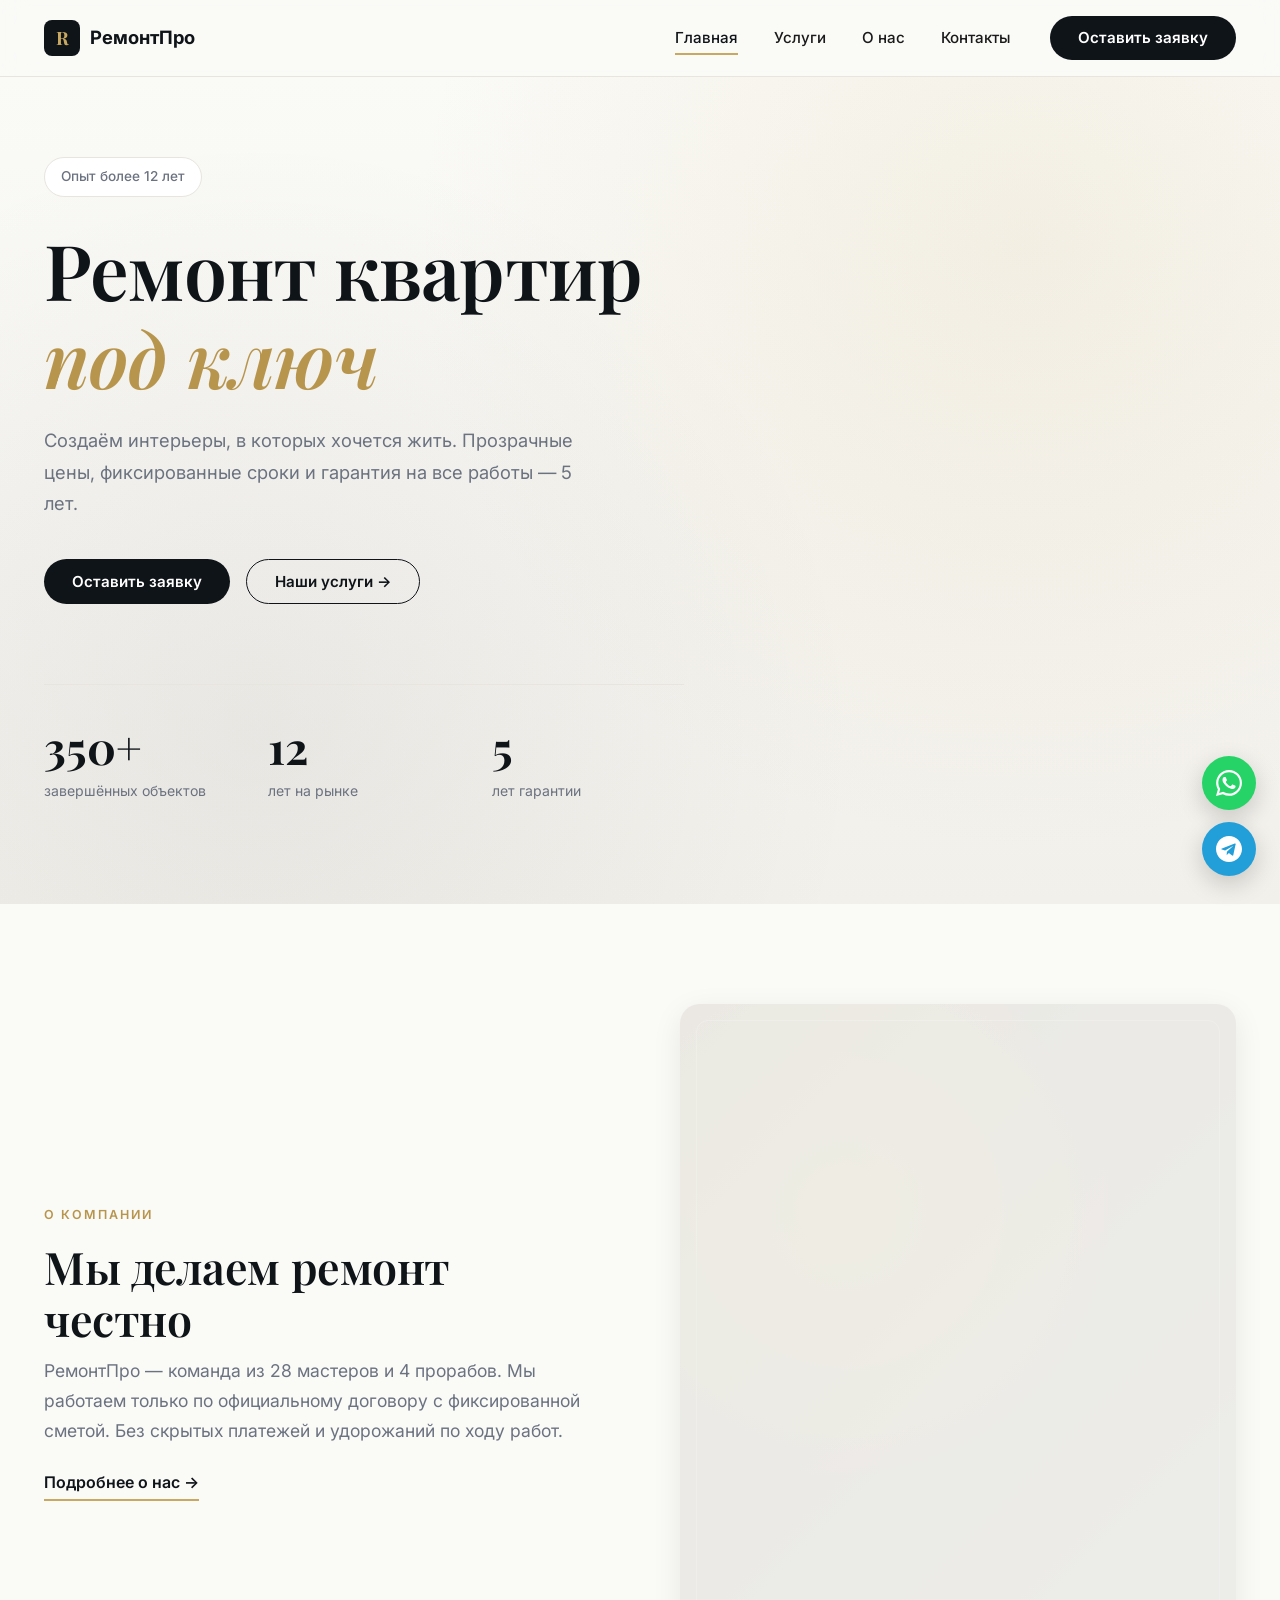
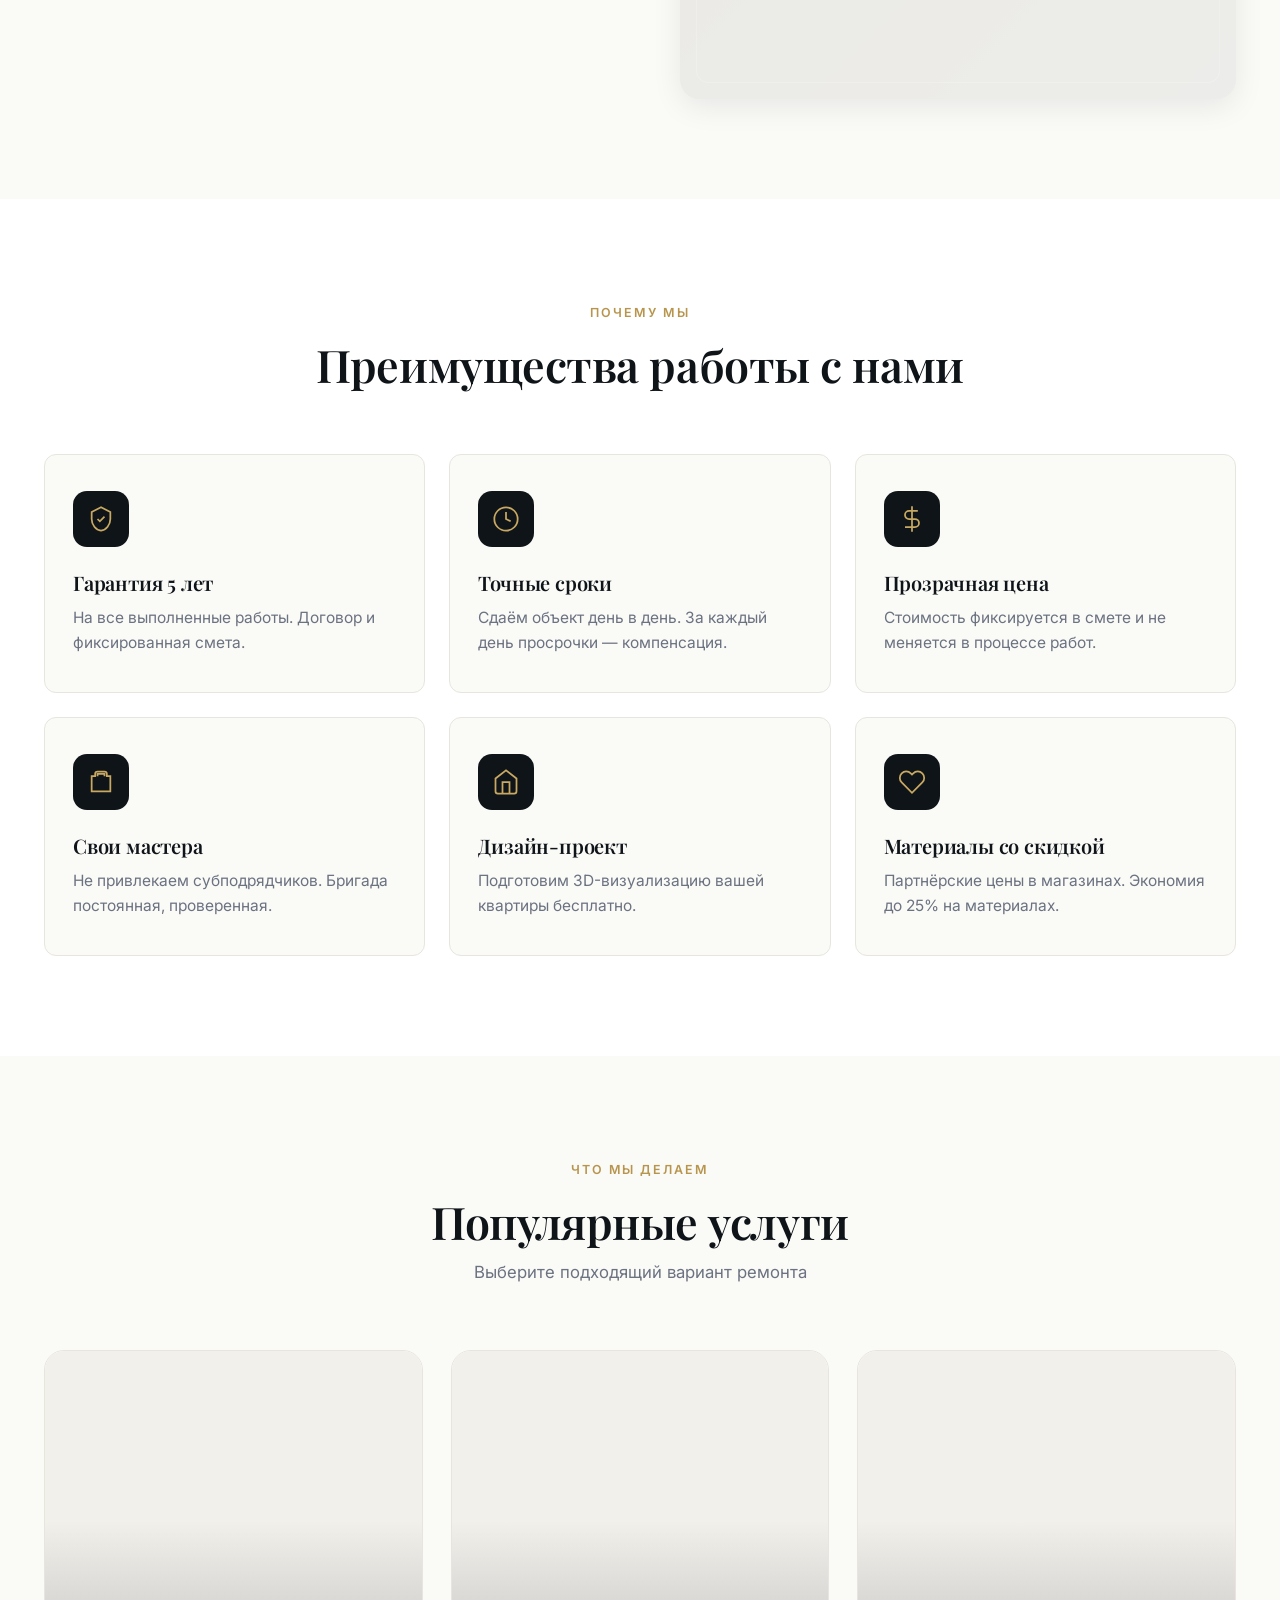
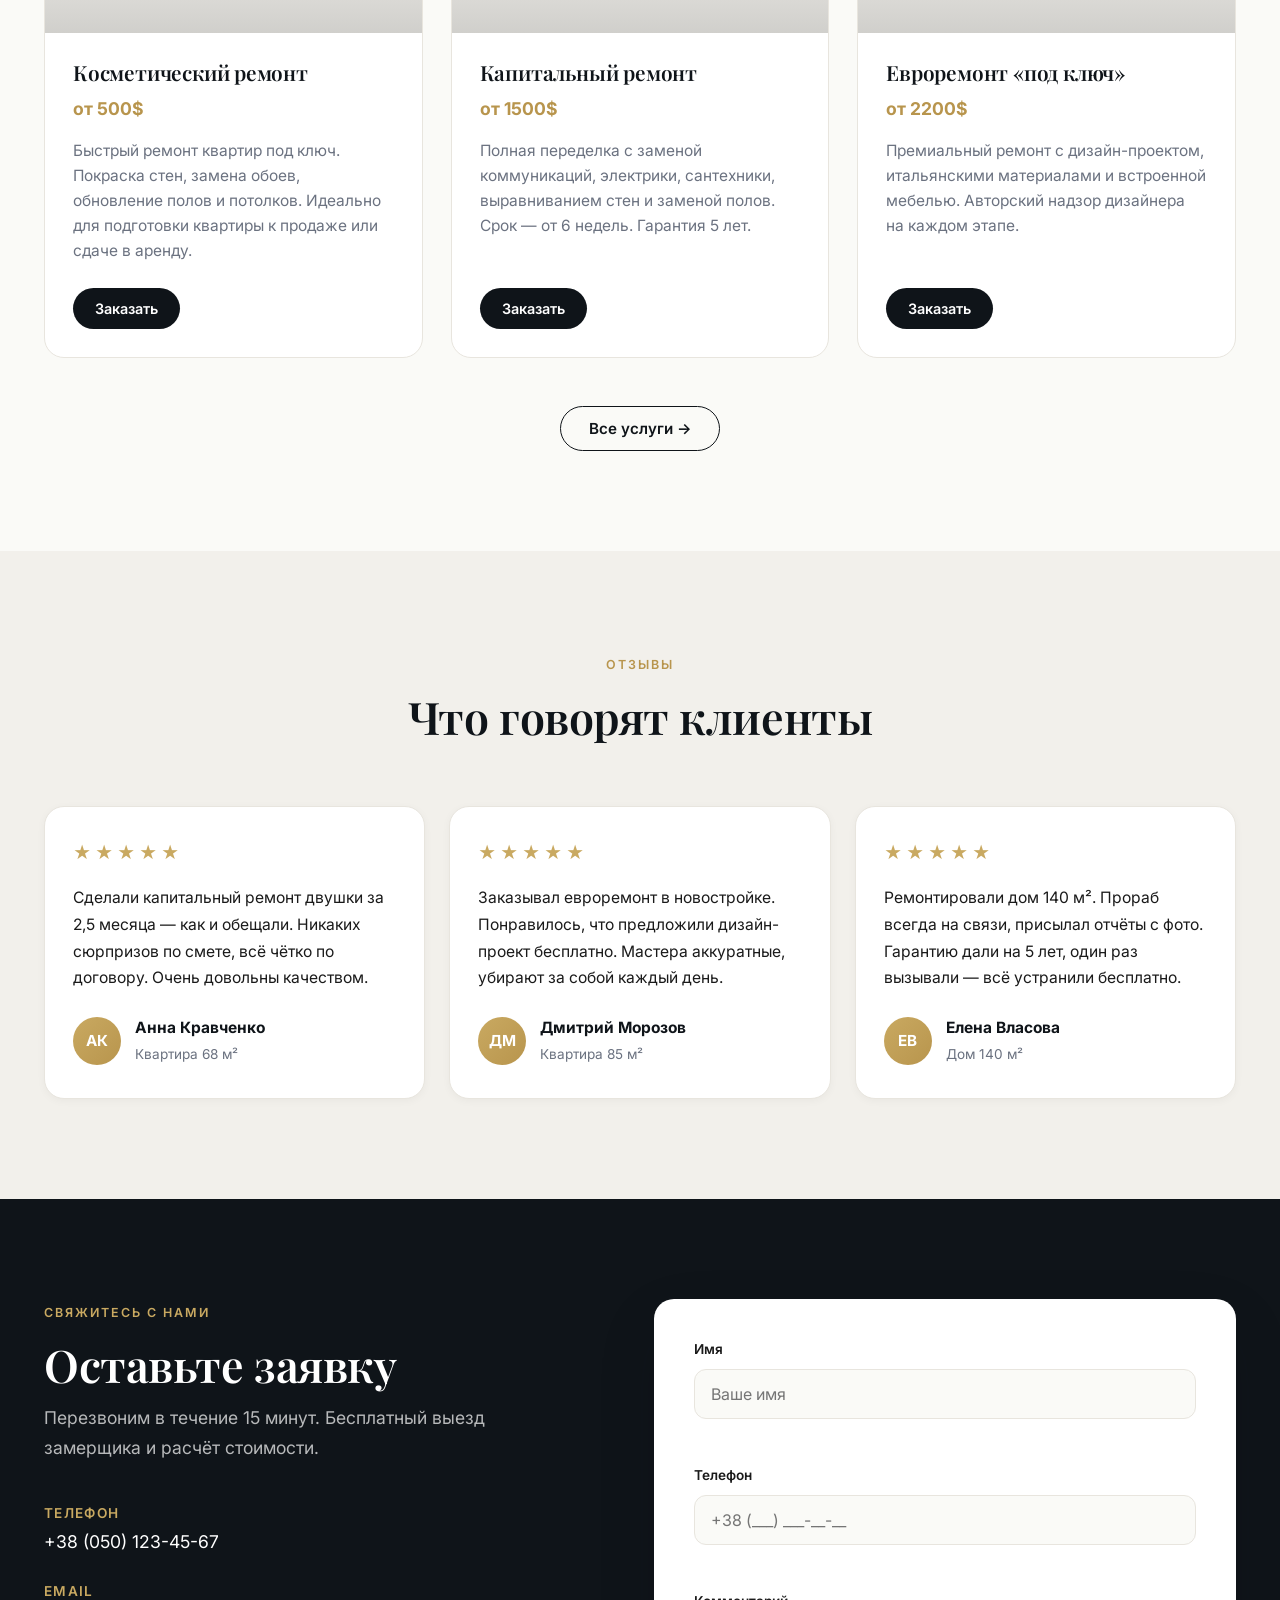
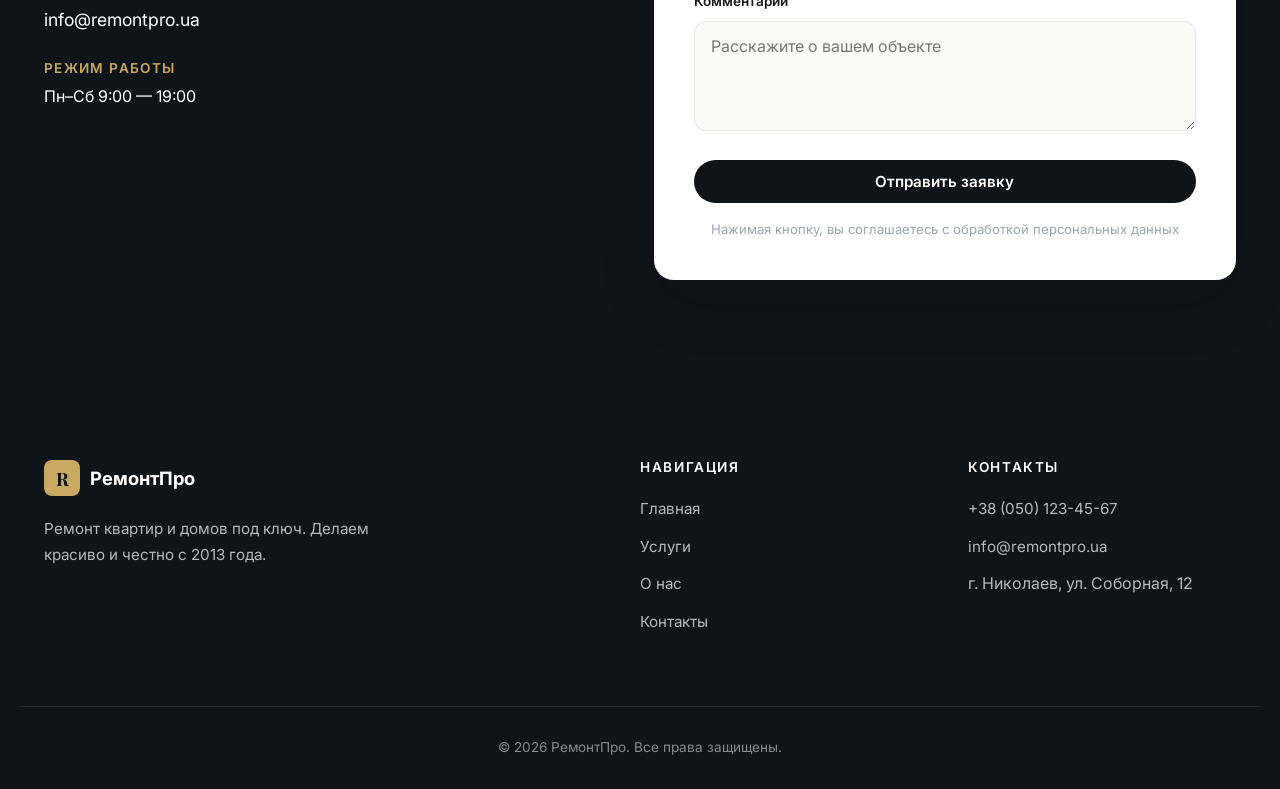
==== index.html @ 4f8b025e "clean" ====
<!DOCTYPE html>
<html lang="ru">
<head>
    <meta charset="UTF-8">
    <meta name="viewport" content="width=device-width, initial-scale=1.0">
    <meta name="description" content="РемонтПро — современный ремонт квартир и домов под ключ. Качество, гарантия, прозрачные цены. Бесплатный выезд замерщика.">
    <meta name="keywords" content="ремонт квартир, ремонт домов, отделка, ремонт под ключ, евроремонт">
    <title>РемонтПро — Ремонт квартир и домов под ключ</title>

    <!-- Google Fonts -->
    <link rel="preconnect" href="https://fonts.googleapis.com">
    <link rel="preconnect" href="https://fonts.gstatic.com" crossorigin>
    <link href="https://fonts.googleapis.com/css2?family=Inter:wght@300;400;500;600;700&family=Playfair+Display:wght@500;700&display=swap" rel="stylesheet">

    <link rel="stylesheet" href="css/style.css">
</head>
<body>

    <!-- ===== HEADER ===== -->
    <header class="header" id="header">
        <div class="container header__inner">
            <a href="index.html" class="logo">
                <span class="logo__mark">R</span>
                <span class="logo__text">РемонтПро</span>
            </a>

            <nav class="nav" id="nav">
                <ul class="nav__list">
                    <li><a href="index.html" class="nav__link active">Главная</a></li>
                    <li><a href="services.html" class="nav__link">Услуги</a></li>
                    <li><a href="about.html" class="nav__link">О нас</a></li>
                    <li><a href="contacts.html" class="nav__link">Контакты</a></li>
                </ul>
                <a href="#contact" class="btn btn--primary nav__cta">Оставить заявку</a>
            </nav>

            <button class="burger" id="burger" aria-label="Открыть меню">
                <span></span><span></span><span></span>
            </button>
        </div>
    </header>

    <main>

        <!-- ===== HERO ===== -->
        <section class="hero">
            <div class="hero__bg"></div>
            <div class="container hero__inner">
                <div class="hero__content reveal">
                    <span class="hero__badge">Опыт более 12 лет</span>
                    <h1 class="hero__title">
                        Ремонт квартир <br>
                        <span class="accent">под ключ</span>
                    </h1>
                    <p class="hero__text">
                        Создаём интерьеры, в которых хочется жить. Прозрачные цены,
                        фиксированные сроки и гарантия на все работы — 5 лет.
                    </p>
                    <div class="hero__actions">
                        <a href="#contact" class="btn btn--primary">Оставить заявку</a>
                        <a href="services.html" class="btn btn--ghost">Наши услуги →</a>
                    </div>

                    <div class="hero__stats">
                        <div class="hero__stat">
                            <span class="hero__stat-num">350+</span>
                            <span class="hero__stat-label">завершённых объектов</span>
                        </div>
                        <div class="hero__stat">
                            <span class="hero__stat-num">12</span>
                            <span class="hero__stat-label">лет на рынке</span>
                        </div>
                        <div class="hero__stat">
                            <span class="hero__stat-num">5</span>
                            <span class="hero__stat-label">лет гарантии</span>
                        </div>
                    </div>
                </div>
            </div>
        </section>

        <!-- ===== ABOUT SHORT ===== -->
        <section class="section about-short">
            <div class="container">
                <div class="about-short__grid">
                    <div class="about-short__text reveal">
                        <span class="eyebrow">О компании</span>
                        <h2 class="section__title">Мы делаем ремонт честно</h2>
                        <p class="lead">
                            РемонтПро — команда из 28 мастеров и 4 прорабов.
                            Мы работаем только по официальному договору с фиксированной
                            сметой. Без скрытых платежей и удорожаний по ходу работ.
                        </p>
                        <a href="about.html" class="link-arrow">Подробнее о нас →</a>
                    </div>
                    <div class="about-short__image reveal">
                        <div class="image-card image-card--1"></div>
                    </div>
                </div>
            </div>
        </section>

        <!-- ===== ADVANTAGES ===== -->
        <section class="section advantages">
            <div class="container">
                <div class="section__head reveal">
                    <span class="eyebrow">Почему мы</span>
                    <h2 class="section__title">Преимущества работы с нами</h2>
                </div>

                <div class="advantages__grid">
                    <div class="advantage reveal">
                        <div class="advantage__icon">
                            <svg viewBox="0 0 24 24" fill="none" stroke="currentColor" stroke-width="1.5">
                                <path d="M12 2L4 6v6c0 5 3.5 9.5 8 10 4.5-.5 8-5 8-10V6l-8-4z"/>
                                <path d="M9 12l2 2 4-4"/>
                            </svg>
                        </div>
                        <h3>Гарантия 5 лет</h3>
                        <p>На все выполненные работы. Договор и фиксированная смета.</p>
                    </div>

                    <div class="advantage reveal">
                        <div class="advantage__icon">
                            <svg viewBox="0 0 24 24" fill="none" stroke="currentColor" stroke-width="1.5">
                                <circle cx="12" cy="12" r="10"/>
                                <polyline points="12 6 12 12 16 14"/>
                            </svg>
                        </div>
                        <h3>Точные сроки</h3>
                        <p>Сдаём объект день в день. За каждый день просрочки — компенсация.</p>
                    </div>

                    <div class="advantage reveal">
                        <div class="advantage__icon">
                            <svg viewBox="0 0 24 24" fill="none" stroke="currentColor" stroke-width="1.5">
                                <line x1="12" y1="1" x2="12" y2="23"/>
                                <path d="M17 5H9.5a3.5 3.5 0 0 0 0 7h5a3.5 3.5 0 0 1 0 7H6"/>
                            </svg>
                        </div>
                        <h3>Прозрачная цена</h3>
                        <p>Стоимость фиксируется в смете и не меняется в процессе работ.</p>
                    </div>

                    <div class="advantage reveal">
                        <div class="advantage__icon">
                            <svg viewBox="0 0 24 24" fill="none" stroke="currentColor" stroke-width="1.5">
                                <path d="M20 7h-3V5a2 2 0 0 0-2-2H9a2 2 0 0 0-2 2v2H4v13h16V7z"/>
                                <path d="M9 7V5h6v2"/>
                            </svg>
                        </div>
                        <h3>Свои мастера</h3>
                        <p>Не привлекаем субподрядчиков. Бригада постоянная, проверенная.</p>
                    </div>

                    <div class="advantage reveal">
                        <div class="advantage__icon">
                            <svg viewBox="0 0 24 24" fill="none" stroke="currentColor" stroke-width="1.5">
                                <path d="M3 9l9-7 9 7v11a2 2 0 0 1-2 2H5a2 2 0 0 1-2-2z"/>
                                <polyline points="9 22 9 12 15 12 15 22"/>
                            </svg>
                        </div>
                        <h3>Дизайн-проект</h3>
                        <p>Подготовим 3D-визуализацию вашей квартиры бесплатно.</p>
                    </div>

                    <div class="advantage reveal">
                        <div class="advantage__icon">
                            <svg viewBox="0 0 24 24" fill="none" stroke="currentColor" stroke-width="1.5">
                                <path d="M20.84 4.61a5.5 5.5 0 0 0-7.78 0L12 5.67l-1.06-1.06a5.5 5.5 0 0 0-7.78 7.78l1.06 1.06L12 21.23l7.78-7.78 1.06-1.06a5.5 5.5 0 0 0 0-7.78z"/>
                            </svg>
                        </div>
                        <h3>Материалы со скидкой</h3>
                        <p>Партнёрские цены в магазинах. Экономия до 25% на материалах.</p>
                    </div>
                </div>
            </div>
        </section>

        <!-- ===== POPULAR SERVICES ===== -->
        <section class="section services-block">
            <div class="container">
                <div class="section__head reveal">
                    <span class="eyebrow">Что мы делаем</span>
                    <h2 class="section__title">Популярные услуги</h2>
                    <p class="section__sub">Выберите подходящий вариант ремонта</p>
                </div>

                <!-- Services будут подгружены сюда из services.json через JS -->
                <div class="services-grid" id="popularServices"></div>

                <div class="section__cta reveal">
                    <a href="services.html" class="btn btn--ghost">Все услуги →</a>
                </div>
            </div>
        </section>

        <!-- ===== TESTIMONIALS ===== -->
        <section class="section testimonials">
            <div class="container">
                <div class="section__head reveal">
                    <span class="eyebrow">Отзывы</span>
                    <h2 class="section__title">Что говорят клиенты</h2>
                </div>

                <div class="testimonials__grid">
                    <article class="testimonial reveal">
                        <div class="testimonial__stars">★★★★★</div>
                        <p class="testimonial__text">
                            Сделали капитальный ремонт двушки за 2,5 месяца — как
                            и обещали. Никаких сюрпризов по смете, всё чётко по договору.
                            Очень довольны качеством.
                        </p>
                        <div class="testimonial__author">
                            <div class="testimonial__avatar">АК</div>
                            <div>
                                <strong>Анна Кравченко</strong>
                                <span>Квартира 68 м²</span>
                            </div>
                        </div>
                    </article>

                    <article class="testimonial reveal">
                        <div class="testimonial__stars">★★★★★</div>
                        <p class="testimonial__text">
                            Заказывал евроремонт в новостройке. Понравилось, что
                            предложили дизайн-проект бесплатно. Мастера аккуратные,
                            убирают за собой каждый день.
                        </p>
                        <div class="testimonial__author">
                            <div class="testimonial__avatar">ДМ</div>
                            <div>
                                <strong>Дмитрий Морозов</strong>
                                <span>Квартира 85 м²</span>
                            </div>
                        </div>
                    </article>

                    <article class="testimonial reveal">
                        <div class="testimonial__stars">★★★★★</div>
                        <p class="testimonial__text">
                            Ремонтировали дом 140 м². Прораб всегда на связи,
                            присылал отчёты с фото. Гарантию дали на 5 лет,
                            один раз вызывали — всё устранили бесплатно.
                        </p>
                        <div class="testimonial__author">
                            <div class="testimonial__avatar">ЕВ</div>
                            <div>
                                <strong>Елена Власова</strong>
                                <span>Дом 140 м²</span>
                            </div>
                        </div>
                    </article>
                </div>
            </div>
        </section>

        <!-- ===== CONTACT FORM ===== -->
        <section class="section contact" id="contact">
            <div class="container">
                <div class="contact__grid">
                    <div class="contact__info reveal">
                        <span class="eyebrow">Свяжитесь с нами</span>
                        <h2 class="section__title">Оставьте заявку</h2>
                        <p class="lead">
                            Перезвоним в течение 15 минут. Бесплатный выезд замерщика
                            и расчёт стоимости.
                        </p>

                        <ul class="contact__list">
                            <li>
                                <span class="contact__label">Телефон</span>
                                <a href="tel:+380501234567">+38 (050) 123-45-67</a>
                            </li>
                            <li>
                                <span class="contact__label">Email</span>
                                <a href="mailto:info@remontpro.ua">info@remontpro.ua</a>
                            </li>
                            <li>
                                <span class="contact__label">Режим работы</span>
                                <span>Пн–Сб 9:00 — 19:00</span>
                            </li>
                        </ul>
                    </div>

                    <form class="form reveal" id="contactForm" novalidate>
                        <div class="form__field">
                            <label for="name">Имя</label>
                            <input type="text" id="name" name="name" placeholder="Ваше имя" required>
                            <span class="form__error" data-error-for="name"></span>
                        </div>

                        <div class="form__field">
                            <label for="phone">Телефон</label>
                            <input type="tel" id="phone" name="phone" placeholder="+38 (___) ___-__-__" required>
                            <span class="form__error" data-error-for="phone"></span>
                        </div>

                        <div class="form__field">
                            <label for="comment">Комментарий</label>
                            <textarea id="comment" name="comment" rows="4" placeholder="Расскажите о вашем объекте"></textarea>
                        </div>

                        <button type="submit" class="btn btn--primary btn--full">Отправить заявку</button>
                        <p class="form__note">Нажимая кнопку, вы соглашаетесь с обработкой персональных данных</p>
                    </form>
                </div>
            </div>
        </section>

    </main>

    <!-- ===== FOOTER ===== -->
    <footer class="footer">
        <div class="container footer__inner">
            <div class="footer__col">
                <a href="index.html" class="logo logo--light">
                    <span class="logo__mark">R</span>
                    <span class="logo__text">РемонтПро</span>
                </a>
                <p>Ремонт квартир и домов под ключ. Делаем красиво и честно с 2013 года.</p>
            </div>

            <div class="footer__col">
                <h4>Навигация</h4>
                <ul>
                    <li><a href="index.html">Главная</a></li>
                    <li><a href="services.html">Услуги</a></li>
                    <li><a href="about.html">О нас</a></li>
                    <li><a href="contacts.html">Контакты</a></li>
                </ul>
            </div>

            <div class="footer__col">
                <h4>Контакты</h4>
                <ul>
                    <li><a href="tel:+380501234567">+38 (050) 123-45-67</a></li>
                    <li><a href="mailto:info@remontpro.ua">info@remontpro.ua</a></li>
                    <li>г. Николаев, ул. Соборная, 12</li>
                </ul>
            </div>
        </div>
        <div class="footer__bottom container">
            <p>© 2026 РемонтПро. Все права защищены.</p>
        </div>
    </footer>

    <!-- ===== FLOATING CONTACTS ===== -->
    <div class="floating">
        <a href="https://wa.me/380501234567" target="_blank" rel="noopener" class="floating__btn floating__btn--wa" aria-label="WhatsApp">
            <svg viewBox="0 0 24 24" fill="currentColor">
                <path d="M20.52 3.48A11.93 11.93 0 0 0 12.05 0C5.5 0 .15 5.34.15 11.9c0 2.1.55 4.14 1.6 5.95L0 24l6.32-1.66a11.86 11.86 0 0 0 5.72 1.46h.01c6.55 0 11.9-5.34 11.9-11.9 0-3.18-1.24-6.17-3.43-8.42zM12.05 21.78h-.01a9.86 9.86 0 0 1-5.04-1.38l-.36-.22-3.75.98 1-3.65-.23-.37a9.85 9.85 0 0 1-1.51-5.24c0-5.45 4.43-9.88 9.9-9.88 2.64 0 5.13 1.03 7 2.9a9.83 9.83 0 0 1 2.9 7c0 5.45-4.44 9.88-9.9 9.88zm5.42-7.4c-.3-.15-1.76-.87-2.03-.97-.27-.1-.47-.15-.67.15-.2.3-.77.97-.94 1.17-.17.2-.34.22-.64.07-.3-.15-1.26-.46-2.4-1.48-.89-.79-1.49-1.77-1.66-2.07-.17-.3-.02-.46.13-.61.13-.14.3-.36.45-.54.15-.18.2-.3.3-.5.1-.2.05-.37-.02-.52-.07-.15-.67-1.6-.92-2.2-.24-.58-.49-.5-.67-.5l-.57-.01c-.2 0-.52.07-.79.37-.27.3-1.03 1-1.03 2.45s1.06 2.85 1.2 3.05c.15.2 2.09 3.2 5.07 4.49.71.3 1.26.49 1.69.62.71.23 1.36.2 1.87.12.57-.08 1.76-.72 2-1.41.25-.7.25-1.29.17-1.41-.07-.12-.27-.2-.57-.35z"/>
            </svg>
        </a>
        <a href="https://t.me/remontpro" target="_blank" rel="noopener" class="floating__btn floating__btn--tg" aria-label="Telegram">
            <svg viewBox="0 0 24 24" fill="currentColor">
                <path d="M12 0C5.37 0 0 5.37 0 12s5.37 12 12 12 12-5.37 12-12S18.63 0 12 0zm5.94 8.2-1.97 9.28c-.15.66-.54.82-1.08.51l-3-2.21-1.45 1.39c-.16.16-.29.29-.6.29l.21-3.02 5.5-4.97c.24-.21-.05-.33-.37-.12L8.4 13.42 5.4 12.5c-.65-.2-.66-.65.14-.96l11.74-4.52c.54-.2 1.02.12.84.96z"/>
            </svg>
        </a>
    </div>

    <!-- ===== TOAST NOTIFICATION ===== -->
    <div class="toast" id="toast"></div>

    <script src="js/app.js"></script>
</body>
</html>
---- css/style.css ----
/* =====================================================
   РемонтПро — Главный файл стилей
   ===================================================== */

/* ----- CSS Reset / Base ----- */
*, *::before, *::after {
    box-sizing: border-box;
    margin: 0;
    padding: 0;
}

html {
    scroll-behavior: smooth;
    -webkit-text-size-adjust: 100%;
}

img {
    max-width: 100%;
    display: block;
}

a {
    text-decoration: none;
    color: inherit;
}

button {
    border: none;
    background: none;
    cursor: pointer;
    font-family: inherit;
}

ul {
    list-style: none;
}

/* ----- CSS Variables (Theme) ----- */
:root {
    /* Colors */
    --color-bg: #FAFAF7;
    --color-bg-alt: #F2F0EB;
    --color-dark: #0F1419;
    --color-dark-soft: #1C2127;
    --color-text: #1A1A1A;
    --color-text-soft: #6B7280;
    --color-text-light: #9CA3AF;
    --color-accent: #C9A961;
    --color-accent-dark: #B8954D;
    --color-line: #E8E5DE;
    --color-white: #FFFFFF;
    --color-success: #16A34A;
    --color-error: #DC2626;

    /* Typography */
    --font-body: 'Inter', -apple-system, BlinkMacSystemFont, sans-serif;
    --font-display: 'Playfair Display', 'Inter', serif;

    /* Spacing */
    --container: 1240px;
    --gutter: 24px;
    --radius: 12px;
    --radius-lg: 20px;

    /* Transitions */
    --ease: cubic-bezier(0.22, 1, 0.36, 1);
    --t-fast: 0.2s;
    --t-base: 0.4s;
    --t-slow: 0.7s;

    /* Shadows */
    --shadow-sm: 0 2px 8px rgba(15, 20, 25, 0.04);
    --shadow-md: 0 8px 30px rgba(15, 20, 25, 0.08);
    --shadow-lg: 0 24px 60px rgba(15, 20, 25, 0.12);
}

/* ----- Body ----- */
body {
    font-family: var(--font-body);
    font-size: 16px;
    line-height: 1.6;
    color: var(--color-text);
    background: var(--color-bg);
    overflow-x: hidden;
    -webkit-font-smoothing: antialiased;
    -moz-osx-font-smoothing: grayscale;
}

body.menu-open {
    overflow: hidden;
}

/* ----- Container ----- */
.container {
    width: 100%;
    max-width: var(--container);
    margin: 0 auto;
    padding: 0 var(--gutter);
}

/* ----- Typography ----- */
h1, h2, h3, h4 {
    font-family: var(--font-display);
    font-weight: 600;
    line-height: 1.15;
    color: var(--color-dark);
    letter-spacing: -0.01em;
}

h1 { font-size: clamp(2.4rem, 5vw, 4rem); }
h2 { font-size: clamp(1.8rem, 3.5vw, 2.8rem); }
h3 { font-size: 1.35rem; }
h4 { font-size: 1.1rem; }

.eyebrow {
    display: inline-block;
    font-family: var(--font-body);
    font-size: 0.78rem;
    font-weight: 600;
    letter-spacing: 0.16em;
    text-transform: uppercase;
    color: var(--color-accent-dark);
    margin-bottom: 16px;
}

.accent {
    color: var(--color-accent-dark);
    font-style: italic;
}

.lead {
    font-size: 1.1rem;
    color: var(--color-text-soft);
    line-height: 1.7;
    max-width: 580px;
}

.link-arrow {
    display: inline-block;
    margin-top: 24px;
    font-weight: 600;
    color: var(--color-dark);
    border-bottom: 2px solid var(--color-accent);
    padding-bottom: 4px;
    transition: color var(--t-fast) var(--ease), transform var(--t-fast) var(--ease);
}

.link-arrow:hover {
    color: var(--color-accent-dark);
    transform: translateX(4px);
}

/* ----- Sections ----- */
.section {
    padding: 100px 0;
}

.section__head {
    text-align: center;
    max-width: 720px;
    margin: 0 auto 64px;
}

.section__title {
    margin-bottom: 12px;
}

.section__sub {
    color: var(--color-text-soft);
    font-size: 1.05rem;
}

.section__cta {
    text-align: center;
    margin-top: 48px;
}

/* =====================================================
   HEADER
   ===================================================== */
.header {
    position: sticky;
    top: 0;
    z-index: 100;
    background: rgba(250, 250, 247, 0.85);
    backdrop-filter: saturate(180%) blur(14px);
    -webkit-backdrop-filter: saturate(180%) blur(14px);
    border-bottom: 1px solid var(--color-line);
    transition: box-shadow var(--t-base) var(--ease);
}

.header.is-scrolled {
    box-shadow: var(--shadow-sm);
}

.header__inner {
    display: flex;
    align-items: center;
    justify-content: space-between;
    height: 76px;
    gap: 32px;
}

/* Logo */
.logo {
    display: inline-flex;
    align-items: center;
    gap: 10px;
    font-weight: 700;
    font-size: 1.15rem;
    color: var(--color-dark);
}

.logo__mark {
    display: inline-flex;
    align-items: center;
    justify-content: center;
    width: 36px;
    height: 36px;
    background: var(--color-dark);
    color: var(--color-accent);
    border-radius: 8px;
    font-family: var(--font-display);
    font-weight: 700;
    font-size: 1.15rem;
}

.logo--light { color: var(--color-white); }
.logo--light .logo__mark {
    background: var(--color-accent);
    color: var(--color-dark);
}

/* Navigation */
.nav {
    display: flex;
    align-items: center;
    gap: 40px;
    flex: 1;
    justify-content: flex-end;
}

.nav__list {
    display: flex;
    gap: 36px;
}

.nav__link {
    position: relative;
    font-weight: 500;
    font-size: 0.95rem;
    color: var(--color-text);
    transition: color var(--t-fast) var(--ease);
    padding: 8px 0;
}

.nav__link::after {
    content: '';
    position: absolute;
    bottom: 0;
    left: 0;
    width: 100%;
    height: 2px;
    background: var(--color-accent);
    transform: scaleX(0);
    transform-origin: right;
    transition: transform var(--t-base) var(--ease);
}

.nav__link:hover::after,
.nav__link.active::after {
    transform: scaleX(1);
    transform-origin: left;
}

.nav__link.active {
    color: var(--color-dark);
}

/* Burger */
.burger {
    display: none;
    flex-direction: column;
    justify-content: space-between;
    width: 28px;
    height: 22px;
    z-index: 110;
}

.burger span {
    width: 100%;
    height: 2px;
    background: var(--color-dark);
    border-radius: 2px;
    transition: transform var(--t-base) var(--ease), opacity var(--t-fast) var(--ease);
}

.burger.is-active span:nth-child(1) { transform: translateY(10px) rotate(45deg); }
.burger.is-active span:nth-child(2) { opacity: 0; }
.burger.is-active span:nth-child(3) { transform: translateY(-10px) rotate(-45deg); }

/* =====================================================
   BUTTONS
   ===================================================== */
.btn {
    display: inline-flex;
    align-items: center;
    justify-content: center;
    gap: 8px;
    padding: 14px 28px;
    border-radius: 999px;
    font-weight: 600;
    font-size: 0.95rem;
    line-height: 1;
    text-align: center;
    transition: transform var(--t-fast) var(--ease),
                background var(--t-fast) var(--ease),
                color var(--t-fast) var(--ease),
                box-shadow var(--t-fast) var(--ease);
    white-space: nowrap;
}

.btn--primary {
    background: var(--color-dark);
    color: var(--color-white);
}

.btn--primary:hover {
    background: var(--color-accent-dark);
    transform: translateY(-2px);
    box-shadow: 0 10px 24px rgba(184, 149, 77, 0.3);
}

.btn--ghost {
    background: transparent;
    color: var(--color-dark);
    border: 1.5px solid var(--color-dark);
}

.btn--ghost:hover {
    background: var(--color-dark);
    color: var(--color-white);
    transform: translateY(-2px);
}

.btn--full {
    width: 100%;
}

/* =====================================================
   HERO
   ===================================================== */
.hero {
    position: relative;
    padding: 80px 0 100px;
    overflow: hidden;
    background: linear-gradient(180deg, var(--color-bg) 0%, var(--color-bg-alt) 100%);
}

.hero__bg {
    position: absolute;
    inset: 0;
    background: radial-gradient(circle at 80% 20%, rgba(201, 169, 97, 0.12) 0%, transparent 50%),
                radial-gradient(circle at 20% 80%, rgba(15, 20, 25, 0.05) 0%, transparent 50%);
    pointer-events: none;
}

.hero__inner {
    position: relative;
    z-index: 1;
}

.hero__content {
    max-width: 760px;
}

.hero__badge {
    display: inline-block;
    padding: 8px 16px;
    background: var(--color-white);
    border: 1px solid var(--color-line);
    border-radius: 999px;
    font-size: 0.85rem;
    font-weight: 500;
    color: var(--color-text-soft);
    margin-bottom: 28px;
}

.hero__title {
    margin-bottom: 24px;
    font-size: clamp(2.6rem, 6vw, 5rem);
}

.hero__text {
    font-size: 1.15rem;
    color: var(--color-text-soft);
    line-height: 1.7;
    max-width: 560px;
    margin-bottom: 40px;
}

.hero__actions {
    display: flex;
    gap: 16px;
    flex-wrap: wrap;
    margin-bottom: 80px;
}

.hero__stats {
    display: grid;
    grid-template-columns: repeat(3, minmax(0, 1fr));
    gap: 32px;
    max-width: 640px;
    padding-top: 40px;
    border-top: 1px solid var(--color-line);
}

.hero__stat-num {
    display: block;
    font-family: var(--font-display);
    font-size: clamp(2rem, 4vw, 2.8rem);
    font-weight: 700;
    color: var(--color-dark);
    line-height: 1;
    margin-bottom: 8px;
}

.hero__stat-label {
    font-size: 0.88rem;
    color: var(--color-text-soft);
    line-height: 1.4;
}

/* =====================================================
   ABOUT SHORT
   ===================================================== */
.about-short__grid {
    display: grid;
    grid-template-columns: 1fr 1fr;
    gap: 80px;
    align-items: center;
}

.about-short__text { padding-right: 20px; }

/* Decorative image cards (placeholders with CSS art) */
.image-card {
    width: 100%;
    aspect-ratio: 4 / 5;
    border-radius: var(--radius-lg);
    position: relative;
    overflow: hidden;
    background-color: var(--color-bg-alt);
    box-shadow: var(--shadow-md);
}

.image-card--1 {
    background-image: linear-gradient(135deg, #2C3E50 0%, #4A6278 100%),
                      radial-gradient(circle at 30% 30%, rgba(201,169,97,0.4), transparent 50%);
    background-blend-mode: overlay;
}

.image-card--1::after {
    content: '';
    position: absolute;
    inset: 16px;
    border: 1px solid rgba(255,255,255,0.2);
    border-radius: calc(var(--radius-lg) - 8px);
}

.image-card--2 {
    background: linear-gradient(160deg, #D4B98C 0%, #8B6F47 100%);
    aspect-ratio: 1 / 1;
}

.image-card--2::after {
    content: '';
    position: absolute;
    inset: 16px;
    border: 1px solid rgba(255,255,255,0.3);
    border-radius: calc(var(--radius-lg) - 8px);
}

/* =====================================================
   ADVANTAGES
   ===================================================== */
.advantages {
    background: var(--color-white);
}

.advantages__grid {
    display: grid;
    grid-template-columns: repeat(3, 1fr);
    gap: 24px;
}

.advantage {
    padding: 36px 28px;
    background: var(--color-bg);
    border: 1px solid var(--color-line);
    border-radius: var(--radius);
    transition: transform var(--t-base) var(--ease),
                box-shadow var(--t-base) var(--ease),
                border-color var(--t-base) var(--ease);
}

.advantage:hover {
    transform: translateY(-6px);
    box-shadow: var(--shadow-md);
    border-color: var(--color-accent);
}

.advantage__icon {
    width: 56px;
    height: 56px;
    border-radius: 14px;
    background: var(--color-dark);
    color: var(--color-accent);
    display: inline-flex;
    align-items: center;
    justify-content: center;
    margin-bottom: 24px;
}

.advantage__icon svg {
    width: 28px;
    height: 28px;
}

.advantage h3 {
    margin-bottom: 12px;
    font-size: 1.25rem;
}

.advantage p {
    color: var(--color-text-soft);
    font-size: 0.97rem;
}

/* =====================================================
   SERVICES GRID
   ===================================================== */
.services-grid {
    display: grid;
    grid-template-columns: repeat(3, 1fr);
    gap: 28px;
}

.services-grid--full {
    grid-template-columns: repeat(auto-fill, minmax(320px, 1fr));
}

.service-card {
    background: var(--color-white);
    border-radius: var(--radius-lg);
    overflow: hidden;
    border: 1px solid var(--color-line);
    transition: transform var(--t-base) var(--ease),
                box-shadow var(--t-base) var(--ease);
    display: flex;
    flex-direction: column;
}

.service-card:hover {
    transform: translateY(-8px);
    box-shadow: var(--shadow-lg);
}

.service-card__image {
    width: 100%;
    aspect-ratio: 4 / 3;
    background-color: var(--color-bg-alt);
    background-size: cover;
    background-position: center;
    position: relative;
    overflow: hidden;
}

.service-card__image::after {
    content: '';
    position: absolute;
    inset: 0;
    background: linear-gradient(180deg, transparent 60%, rgba(15,20,25,0.15) 100%);
}

/* Fallback decorative bg when image fails or absent */
.service-card__image--fallback {
    background: linear-gradient(135deg, #2C3E50 0%, #4A6278 60%, #C9A961 100%);
}

.service-card__body {
    padding: 28px;
    flex: 1;
    display: flex;
    flex-direction: column;
}

.service-card__title {
    font-size: 1.3rem;
    margin-bottom: 10px;
}

.service-card__price {
    display: inline-block;
    color: var(--color-accent-dark);
    font-weight: 700;
    font-size: 1.1rem;
    margin-bottom: 16px;
}

.service-card__desc {
    color: var(--color-text-soft);
    font-size: 0.97rem;
    margin-bottom: 24px;
    flex: 1;
}

.service-card__btn {
    align-self: flex-start;
    padding: 12px 22px;
    border-radius: 999px;
    background: var(--color-dark);
    color: var(--color-white);
    font-weight: 600;
    font-size: 0.9rem;
    transition: background var(--t-fast) var(--ease),
                transform var(--t-fast) var(--ease);
}

.service-card__btn:hover {
    background: var(--color-accent-dark);
    transform: translateY(-2px);
}

/* Loader state */
.services-loading {
    grid-column: 1 / -1;
    text-align: center;
    padding: 60px 20px;
    color: var(--color-text-soft);
}

/* =====================================================
   TESTIMONIALS
   ===================================================== */
.testimonials {
    background: var(--color-bg-alt);
}

.testimonials__grid {
    display: grid;
    grid-template-columns: repeat(3, 1fr);
    gap: 24px;
}

.testimonial {
    background: var(--color-white);
    border-radius: var(--radius-lg);
    padding: 32px 28px;
    box-shadow: var(--shadow-sm);
    border: 1px solid var(--color-line);
    transition: transform var(--t-base) var(--ease),
                box-shadow var(--t-base) var(--ease);
}

.testimonial:hover {
    transform: translateY(-4px);
    box-shadow: var(--shadow-md);
}

.testimonial__stars {
    color: var(--color-accent);
    font-size: 1.1rem;
    letter-spacing: 4px;
    margin-bottom: 18px;
}

.testimonial__text {
    color: var(--color-text);
    line-height: 1.7;
    margin-bottom: 24px;
    font-size: 0.98rem;
}

.testimonial__author {
    display: flex;
    align-items: center;
    gap: 14px;
}

.testimonial__avatar {
    width: 48px;
    height: 48px;
    border-radius: 50%;
    background: linear-gradient(135deg, var(--color-accent) 0%, var(--color-accent-dark) 100%);
    color: var(--color-white);
    display: inline-flex;
    align-items: center;
    justify-content: center;
    font-weight: 700;
    font-size: 0.95rem;
}

.testimonial__author strong {
    display: block;
    color: var(--color-dark);
    font-size: 0.97rem;
}

.testimonial__author span {
    color: var(--color-text-soft);
    font-size: 0.85rem;
}

/* =====================================================
   CONTACT FORM SECTION
   ===================================================== */
.contact {
    background: var(--color-dark);
    color: var(--color-white);
}

.contact .section__title,
.contact h3 {
    color: var(--color-white);
}

.contact .lead {
    color: rgba(255, 255, 255, 0.7);
}

.contact .eyebrow {
    color: var(--color-accent);
}

.contact__grid {
    display: grid;
    grid-template-columns: 1fr 1.1fr;
    gap: 80px;
    align-items: start;
}

.contact__list {
    margin-top: 40px;
    display: grid;
    gap: 24px;
}

.contact__list li {
    display: flex;
    flex-direction: column;
    gap: 4px;
}

.contact__label {
    font-size: 0.85rem;
    color: var(--color-accent);
    text-transform: uppercase;
    letter-spacing: 0.1em;
    font-weight: 600;
}

.contact__list a {
    font-size: 1.1rem;
    color: var(--color-white);
    transition: color var(--t-fast) var(--ease);
}

.contact__list a:hover {
    color: var(--color-accent);
}

/* =====================================================
   FORM
   ===================================================== */
.form {
    background: var(--color-white);
    border-radius: var(--radius-lg);
    padding: 40px;
    box-shadow: var(--shadow-lg);
    color: var(--color-text);
}

.form__field {
    margin-bottom: 22px;
}

.form__field label {
    display: block;
    margin-bottom: 8px;
    font-size: 0.85rem;
    font-weight: 600;
    color: var(--color-text);
}

.form__field input,
.form__field textarea {
    width: 100%;
    padding: 14px 16px;
    border: 1.5px solid var(--color-line);
    border-radius: var(--radius);
    font-family: inherit;
    font-size: 1rem;
    background: var(--color-bg);
    color: var(--color-text);
    transition: border-color var(--t-fast) var(--ease),
                background var(--t-fast) var(--ease);
    resize: vertical;
}

.form__field input:focus,
.form__field textarea:focus {
    outline: none;
    border-color: var(--color-accent);
    background: var(--color-white);
}

.form__field.has-error input,
.form__field.has-error textarea {
    border-color: var(--color-error);
    background: #FEF2F2;
}

.form__error {
    display: block;
    min-height: 18px;
    margin-top: 6px;
    font-size: 0.82rem;
    color: var(--color-error);
}

.form__note {
    margin-top: 16px;
    font-size: 0.82rem;
    color: var(--color-text-light);
    text-align: center;
}

/* =====================================================
   FOOTER
   ===================================================== */
.footer {
    background: var(--color-dark);
    color: rgba(255, 255, 255, 0.7);
    padding-top: 80px;
}

.footer__inner {
    display: grid;
    grid-template-columns: 2fr 1fr 1fr;
    gap: 60px;
    padding-bottom: 60px;
    border-bottom: 1px solid rgba(255, 255, 255, 0.1);
}

.footer__col h4 {
    color: var(--color-white);
    font-family: var(--font-body);
    font-size: 0.85rem;
    text-transform: uppercase;
    letter-spacing: 0.12em;
    margin-bottom: 20px;
    font-weight: 600;
}

.footer__col p {
    margin-top: 20px;
    max-width: 380px;
    font-size: 0.95rem;
    line-height: 1.7;
}

.footer__col ul li {
    margin-bottom: 12px;
}

.footer__col ul a {
    transition: color var(--t-fast) var(--ease);
    font-size: 0.95rem;
}

.footer__col ul a:hover {
    color: var(--color-accent);
}

.footer__bottom {
    padding: 30px var(--gutter);
    font-size: 0.85rem;
    text-align: center;
    color: rgba(255, 255, 255, 0.5);
}

/* =====================================================
   PAGE HERO (services, about, contacts)
   ===================================================== */
.page-hero {
    padding: 80px 0 60px;
    background: linear-gradient(180deg, var(--color-bg) 0%, var(--color-bg-alt) 100%);
}

.page-hero__inner {
    max-width: 800px;
}

.page-hero__inner h1 {
    margin-bottom: 20px;
}

.page-hero__inner p {
    font-size: 1.15rem;
    color: var(--color-text-soft);
    line-height: 1.7;
}

.page-hero__inner code {
    font-family: 'SF Mono', Monaco, monospace;
    background: var(--color-white);
    padding: 3px 8px;
    border-radius: 6px;
    font-size: 0.9em;
    color: var(--color-accent-dark);
    border: 1px solid var(--color-line);
}

/* =====================================================
   CTA BLOCK
   ===================================================== */
.cta-card {
    background: var(--color-dark);
    color: var(--color-white);
    border-radius: var(--radius-lg);
    padding: 60px;
    display: flex;
    align-items: center;
    justify-content: space-between;
    gap: 40px;
    flex-wrap: wrap;
    position: relative;
    overflow: hidden;
}

.cta-card::before {
    content: '';
    position: absolute;
    top: -50%;
    right: -10%;
    width: 60%;
    height: 200%;
    background: radial-gradient(circle, rgba(201,169,97,0.15) 0%, transparent 60%);
    pointer-events: none;
}

.cta-card h2 {
    color: var(--color-white);
    margin-bottom: 8px;
}

.cta-card p {
    color: rgba(255, 255, 255, 0.7);
}

.cta-card .btn--primary {
    background: var(--color-accent);
    color: var(--color-dark);
    position: relative;
    z-index: 1;
}

.cta-card .btn--primary:hover {
    background: var(--color-white);
}

/* =====================================================
   ABOUT PAGE — STORY / NUMBERS / PROCESS / VALUES
   ===================================================== */
.story__grid {
    display: grid;
    grid-template-columns: 1fr 1.2fr;
    gap: 80px;
    align-items: center;
}

.numbers {
    background: var(--color-dark);
    color: var(--color-white);
}

.numbers__grid {
    display: grid;
    grid-template-columns: repeat(4, 1fr);
    gap: 24px;
    text-align: center;
}

.number-item {
    padding: 20px;
}

.number-item__num {
    display: block;
    font-family: var(--font-display);
    font-size: clamp(2.5rem, 5vw, 3.5rem);
    font-weight: 700;
    color: var(--color-accent);
    margin-bottom: 8px;
    line-height: 1;
}

.number-item__label {
    color: rgba(255, 255, 255, 0.7);
    font-size: 0.95rem;
}

.process__steps {
    display: grid;
    grid-template-columns: repeat(auto-fit, minmax(250px, 1fr));
    gap: 32px;
}

.process-step {
    padding: 32px 28px;
    background: var(--color-white);
    border-radius: var(--radius);
    border: 1px solid var(--color-line);
    transition: transform var(--t-base) var(--ease),
                box-shadow var(--t-base) var(--ease);
}

.process-step:hover {
    transform: translateY(-6px);
    box-shadow: var(--shadow-md);
}

.process-step__num {
    display: block;
    font-family: var(--font-display);
    font-size: 2.5rem;
    color: var(--color-accent);
    font-weight: 700;
    margin-bottom: 16px;
    line-height: 1;
}

.process-step h3 {
    margin-bottom: 12px;
}

.process-step p {
    color: var(--color-text-soft);
    font-size: 0.95rem;
}

.values {
    background: var(--color-bg-alt);
}

.values__grid {
    display: grid;
    grid-template-columns: repeat(2, 1fr);
    gap: 28px;
}

.value-item {
    background: var(--color-white);
    padding: 36px;
    border-radius: var(--radius);
    border-left: 4px solid var(--color-accent);
    transition: transform var(--t-base) var(--ease);
}

.value-item:hover {
    transform: translateX(8px);
}

.value-item h3 {
    margin-bottom: 12px;
}

.value-item p {
    color: var(--color-text-soft);
}

/* =====================================================
   CONTACT PAGE — CARDS
   ===================================================== */
.contact-cards__grid {
    display: grid;
    grid-template-columns: repeat(3, 1fr);
    gap: 24px;
}

.contact-card {
    background: var(--color-white);
    padding: 40px 32px;
    border-radius: var(--radius-lg);
    border: 1px solid var(--color-line);
    text-align: center;
    transition: transform var(--t-base) var(--ease),
                box-shadow var(--t-base) var(--ease);
}

.contact-card:hover {
    transform: translateY(-6px);
    box-shadow: var(--shadow-md);
}

.contact-card__icon {
    width: 60px;
    height: 60px;
    background: var(--color-dark);
    color: var(--color-accent);
    border-radius: 16px;
    display: inline-flex;
    align-items: center;
    justify-content: center;
    margin-bottom: 24px;
}

.contact-card__icon svg {
    width: 28px;
    height: 28px;
}

.contact-card h3 {
    margin-bottom: 8px;
}

.contact-card a {
    display: block;
    color: var(--color-dark);
    font-weight: 600;
    font-size: 1.1rem;
    margin-bottom: 6px;
    transition: color var(--t-fast) var(--ease);
}

.contact-card a:hover {
    color: var(--color-accent-dark);
}

.contact-card span {
    color: var(--color-text-soft);
    font-size: 0.9rem;
    line-height: 1.6;
}

/* Messengers */
.messengers {
    margin-top: 40px;
}

.messengers p {
    color: rgba(255, 255, 255, 0.7);
    margin-bottom: 16px;
    font-size: 0.95rem;
}

.messengers__list {
    display: flex;
    gap: 12px;
    flex-wrap: wrap;
}

.messenger-btn {
    padding: 12px 22px;
    background: rgba(255, 255, 255, 0.08);
    color: var(--color-white);
    border-radius: 999px;
    font-size: 0.92rem;
    font-weight: 500;
    border: 1px solid rgba(255, 255, 255, 0.15);
    transition: background var(--t-fast) var(--ease),
                transform var(--t-fast) var(--ease);
}

.messenger-btn:hover {
    background: rgba(255, 255, 255, 0.16);
    transform: translateY(-2px);
}

.messenger-btn--wa::before { content: '💬 '; }
.messenger-btn--tg::before { content: '✈ '; }

/* =====================================================
   FLOATING BUTTONS (WhatsApp / Telegram)
   ===================================================== */
.floating {
    position: fixed;
    bottom: 24px;
    right: 24px;
    z-index: 90;
    display: flex;
    flex-direction: column;
    gap: 12px;
}

.floating__btn {
    width: 54px;
    height: 54px;
    border-radius: 50%;
    display: inline-flex;
    align-items: center;
    justify-content: center;
    color: var(--color-white);
    box-shadow: 0 8px 24px rgba(0, 0, 0, 0.18);
    transition: transform var(--t-fast) var(--ease),
                box-shadow var(--t-fast) var(--ease);
}

.floating__btn svg {
    width: 26px;
    height: 26px;
}

.floating__btn:hover {
    transform: translateY(-4px) scale(1.06);
    box-shadow: 0 12px 30px rgba(0, 0, 0, 0.25);
}

.floating__btn--wa { background: #25D366; }
.floating__btn--tg { background: #229ED9; }

/* =====================================================
   TOAST NOTIFICATIONS
   ===================================================== */
.toast {
    position: fixed;
    bottom: 32px;
    left: 50%;
    transform: translateX(-50%) translateY(140%);
    z-index: 200;
    min-width: 280px;
    max-width: 420px;
    background: var(--color-dark);
    color: var(--color-white);
    padding: 16px 24px;
    border-radius: var(--radius);
    box-shadow: var(--shadow-lg);
    font-size: 0.95rem;
    text-align: center;
    transition: transform var(--t-base) var(--ease), opacity var(--t-base) var(--ease);
    opacity: 0;
    pointer-events: none;
}

.toast.is-visible {
    transform: translateX(-50%) translateY(0);
    opacity: 1;
}

.toast--success {
    background: var(--color-success);
}

.toast--error {
    background: var(--color-error);
}

/* =====================================================
   MODAL
   ===================================================== */
.modal {
    position: fixed;
    inset: 0;
    z-index: 150;
    display: none;
    align-items: center;
    justify-content: center;
    padding: 24px;
}

.modal.is-open {
    display: flex;
    animation: fadeIn var(--t-base) var(--ease);
}

.modal__overlay {
    position: absolute;
    inset: 0;
    background: rgba(15, 20, 25, 0.7);
    backdrop-filter: blur(6px);
}

.modal__content {
    position: relative;
    width: 100%;
    max-width: 480px;
    background: var(--color-white);
    border-radius: var(--radius-lg);
    padding: 40px;
    box-shadow: var(--shadow-lg);
    animation: slideUp var(--t-slow) var(--ease);
}

.modal__close {
    position: absolute;
    top: 16px;
    right: 16px;
    width: 36px;
    height: 36px;
    border-radius: 50%;
    background: var(--color-bg-alt);
    color: var(--color-dark);
    font-size: 1.4rem;
    line-height: 1;
    transition: background var(--t-fast) var(--ease);
}

.modal__close:hover {
    background: var(--color-line);
}

.modal__title {
    margin-bottom: 4px;
    font-size: 1.5rem;
}

.modal__subtitle {
    color: var(--color-accent-dark);
    font-weight: 600;
    margin-bottom: 24px;
}

@keyframes fadeIn {
    from { opacity: 0; }
    to { opacity: 1; }
}

@keyframes slideUp {
    from { transform: translateY(40px); opacity: 0; }
    to { transform: translateY(0); opacity: 1; }
}

/* =====================================================
   REVEAL ON SCROLL ANIMATION
   ===================================================== */
.reveal {
    opacity: 0;
    transform: translateY(40px);
    transition: opacity 0.8s var(--ease), transform 0.8s var(--ease);
}

.reveal.is-visible {
    opacity: 1;
    transform: translateY(0);
}

/* =====================================================
   RESPONSIVE — TABLET (≤ 992px)
   ===================================================== */
@media (max-width: 992px) {
    .section { padding: 80px 0; }

    /* Burger menu */
    .burger { display: flex; }

    .nav {
        position: fixed;
        top: 0;
        right: 0;
        width: 100%;
        height: 100vh;
        background: var(--color-bg);
        flex-direction: column;
        align-items: center;
        justify-content: center;
        gap: 40px;
        transform: translateX(100%);
        transition: transform var(--t-base) var(--ease);
        padding: 80px 32px 32px;
    }

    .nav.is-open {
        transform: translateX(0);
    }

    .nav__list {
        flex-direction: column;
        gap: 24px;
        text-align: center;
    }

    .nav__link {
        font-size: 1.4rem;
    }

    .nav__cta {
        margin-top: 16px;
    }

    /* Grids */
    .about-short__grid,
    .story__grid {
        grid-template-columns: 1fr;
        gap: 48px;
    }

    .about-short__image,
    .story__image {
        max-width: 480px;
        margin: 0 auto;
    }

    .advantages__grid {
        grid-template-columns: repeat(2, 1fr);
    }

    .services-grid {
        grid-template-columns: repeat(2, 1fr);
    }

    .testimonials__grid {
        grid-template-columns: 1fr;
    }

    .contact__grid {
        grid-template-columns: 1fr;
        gap: 40px;
    }

    .numbers__grid {
        grid-template-columns: repeat(2, 1fr);
    }

    .footer__inner {
        grid-template-columns: 1fr 1fr;
        gap: 40px;
    }

    .footer__col:first-child {
        grid-column: 1 / -1;
    }

    .contact-cards__grid {
        grid-template-columns: 1fr;
    }
}

/* =====================================================
   RESPONSIVE — MOBILE (≤ 640px)
   ===================================================== */
@media (max-width: 640px) {
    :root { --gutter: 18px; }

    .section { padding: 64px 0; }
    .section__head { margin-bottom: 40px; }

    .hero {
        padding: 60px 0 80px;
    }

    .hero__actions {
        flex-direction: column;
        margin-bottom: 56px;
    }

    .hero__actions .btn {
        width: 100%;
    }

    .hero__stats {
        grid-template-columns: 1fr;
        gap: 20px;
        padding-top: 32px;
    }

    .hero__stat {
        display: flex;
        align-items: baseline;
        gap: 16px;
    }

    .hero__stat-num {
        font-size: 2rem;
        margin-bottom: 0;
        min-width: 80px;
    }

    .advantages__grid,
    .services-grid,
    .values__grid {
        grid-template-columns: 1fr;
    }

    .form {
        padding: 28px 24px;
    }

    .footer__inner {
        grid-template-columns: 1fr;
        text-align: left;
        padding-bottom: 40px;
        gap: 32px;
    }

    .cta-card {
        padding: 36px 28px;
        flex-direction: column;
        align-items: flex-start;
        text-align: left;
    }

    .floating {
        bottom: 16px;
        right: 16px;
    }

    .floating__btn {
        width: 48px;
        height: 48px;
    }

    .modal__content {
        padding: 28px 22px;
    }
}

/* Reduced motion preferences */
@media (prefers-reduced-motion: reduce) {
    *, *::before, *::after {
        animation-duration: 0.01ms !important;
        transition-duration: 0.01ms !important;
    }

    .reveal {
        opacity: 1;
        transform: none;
    }
}
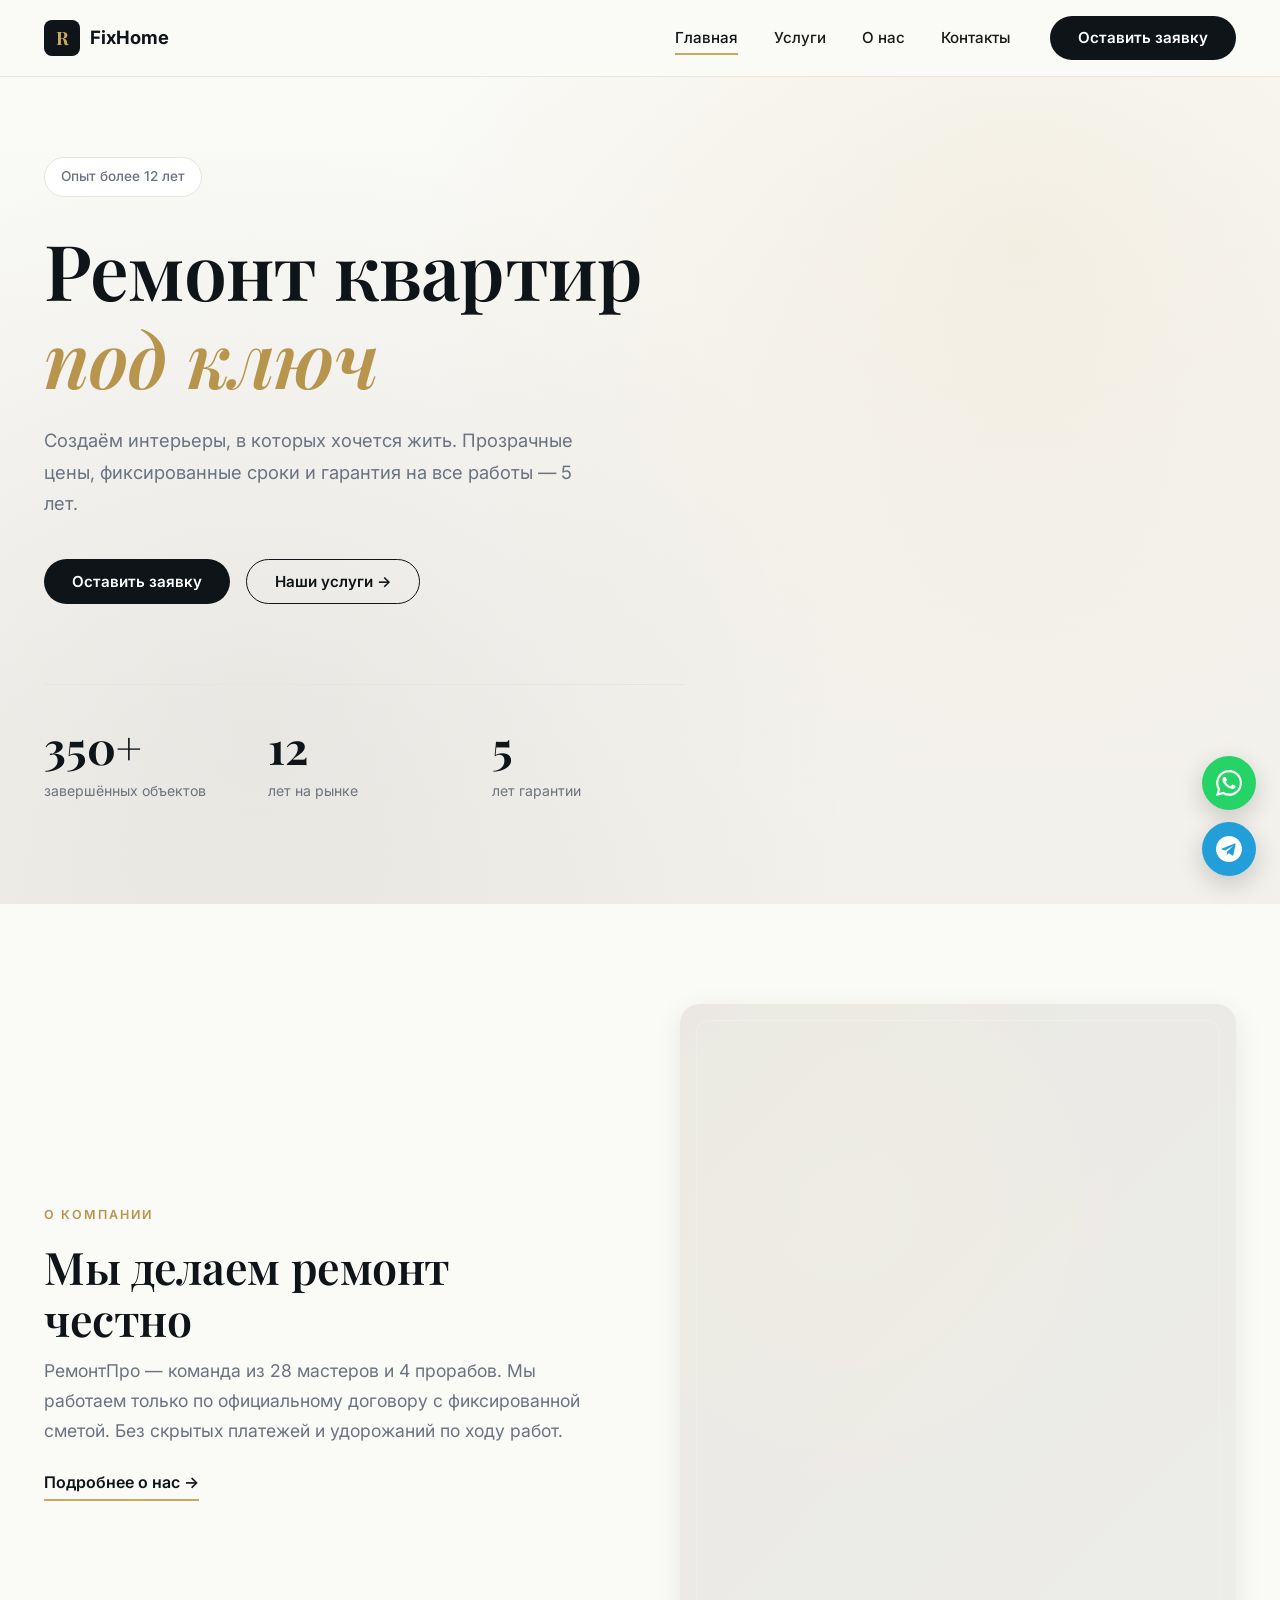
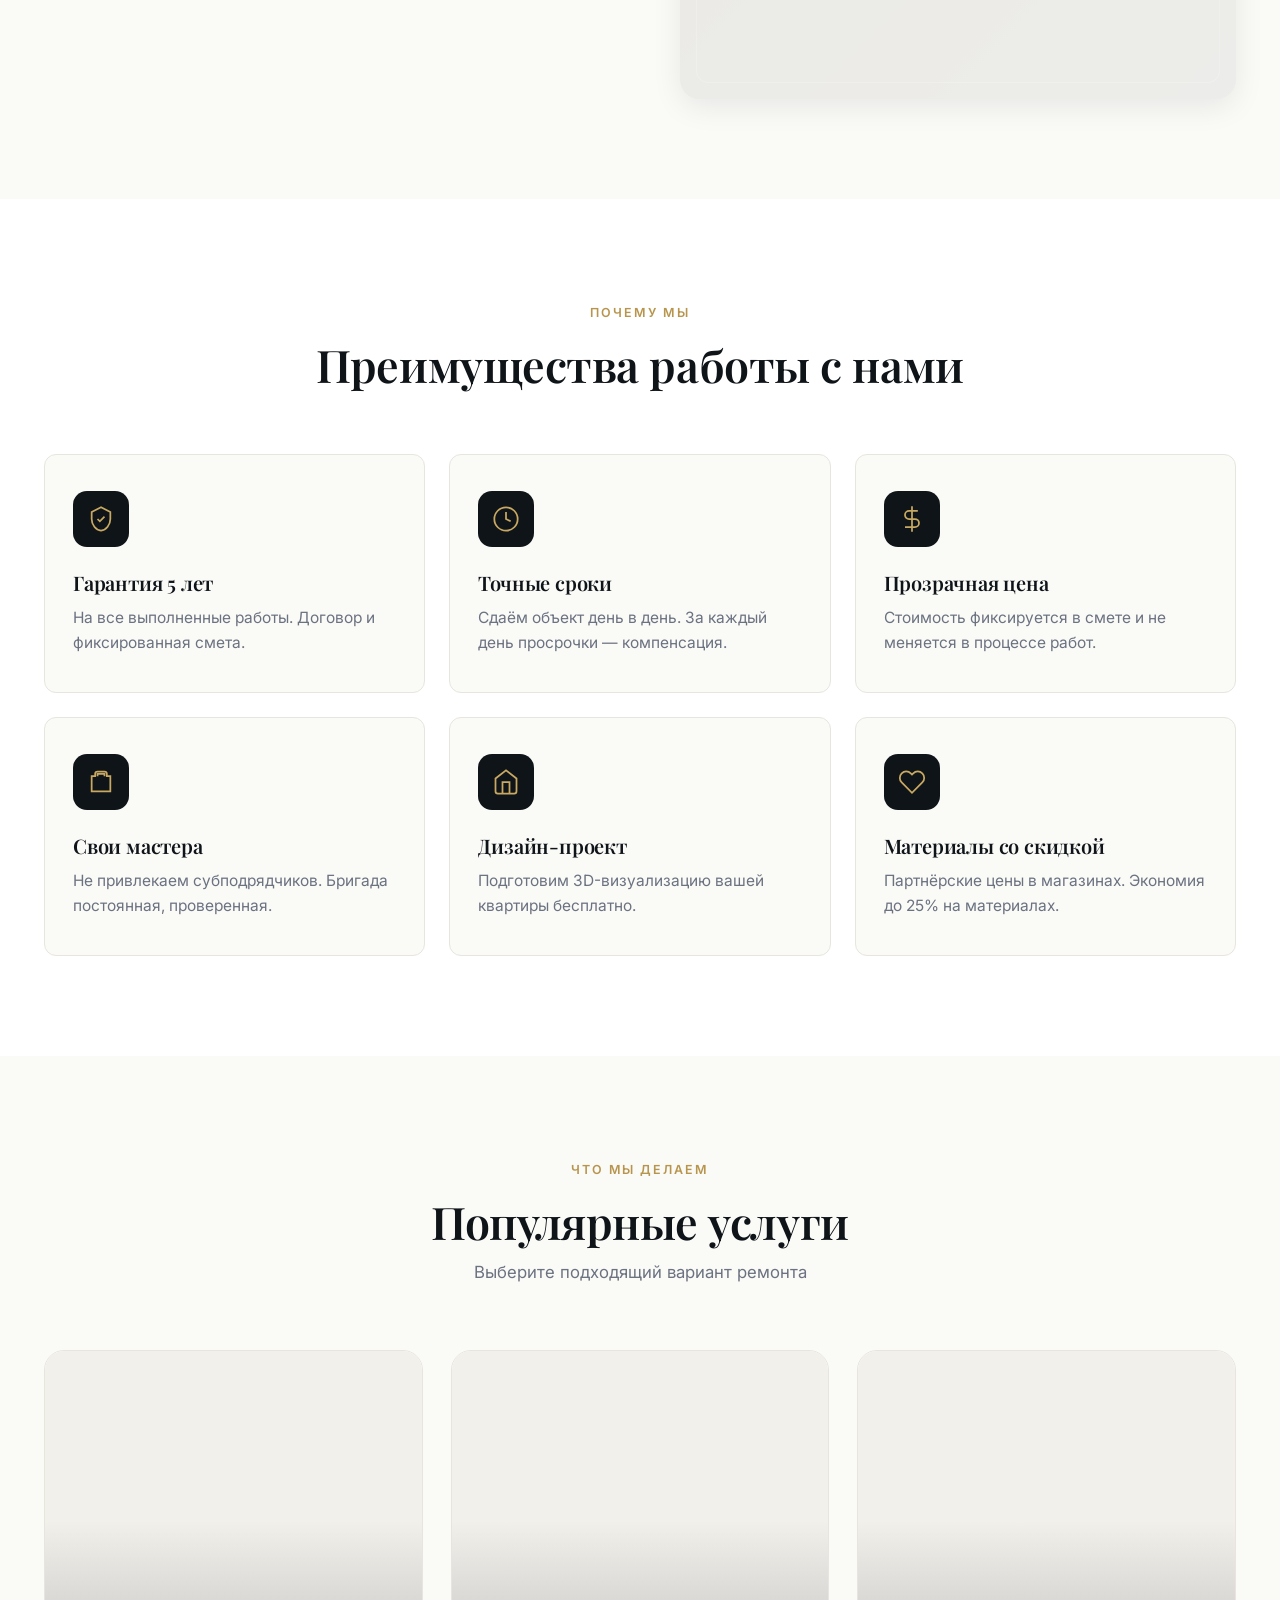
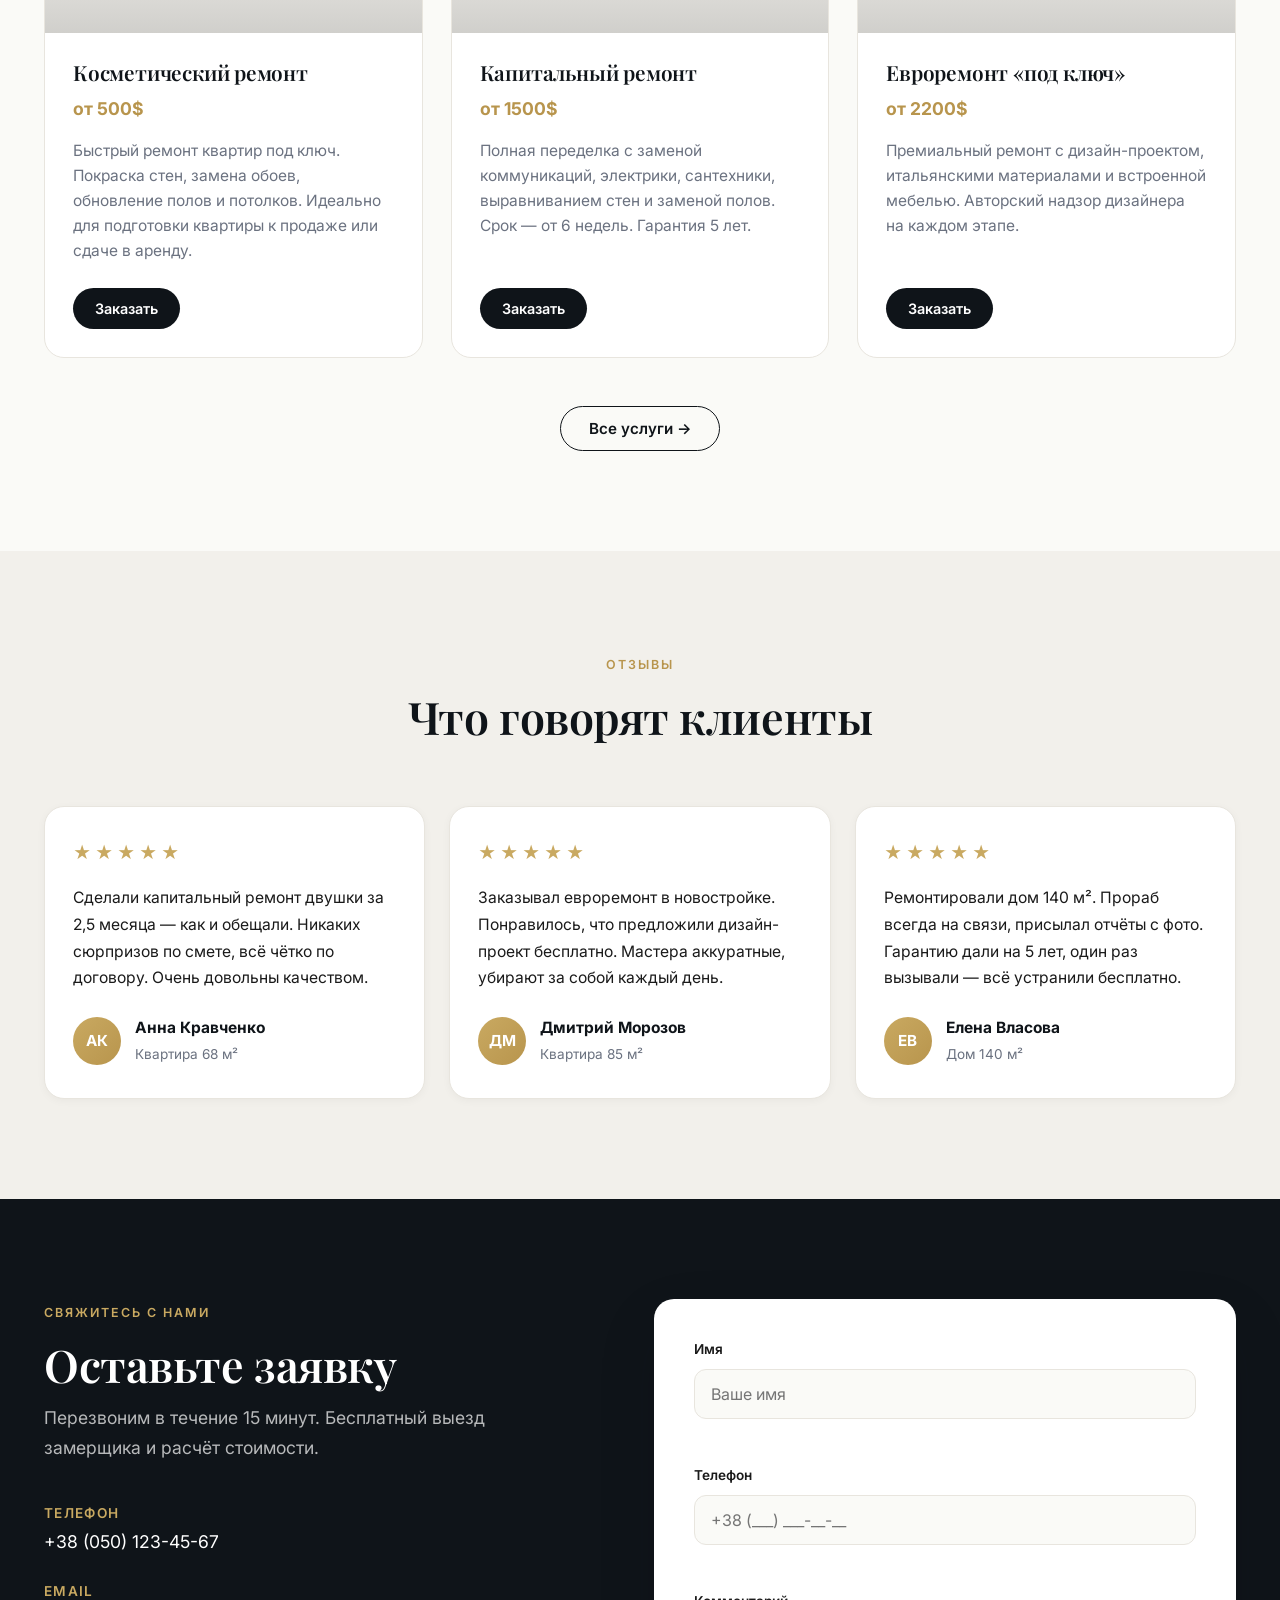
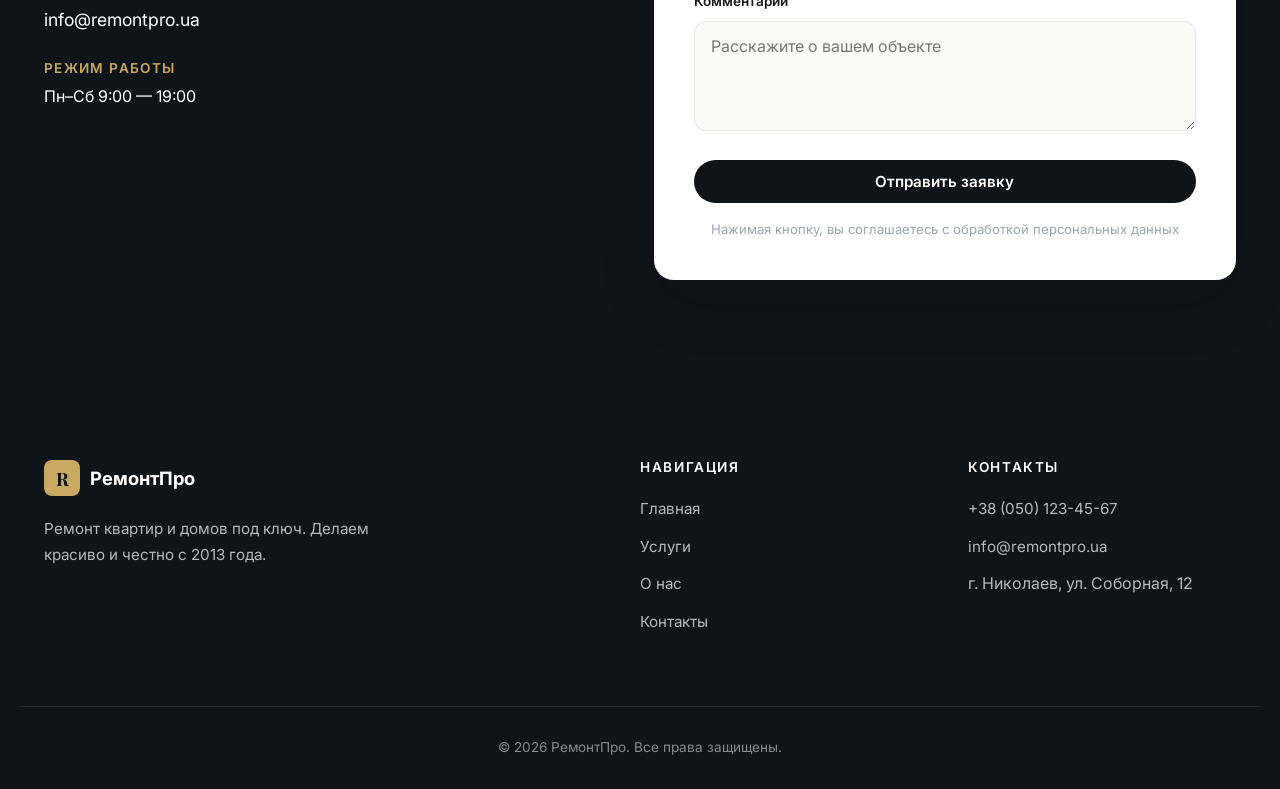
==== commit 2baa5991: "a" ====
--- a/index.html
+++ b/index.html
@@ -21,7 +21,7 @@
         <div class="container header__inner">
             <a href="index.html" class="logo">
                 <span class="logo__mark">R</span>
-                <span class="logo__text">РемонтПро</span>
+                <span class="logo__text">FixHome</span>
             </a>
 
             <nav class="nav" id="nav">
